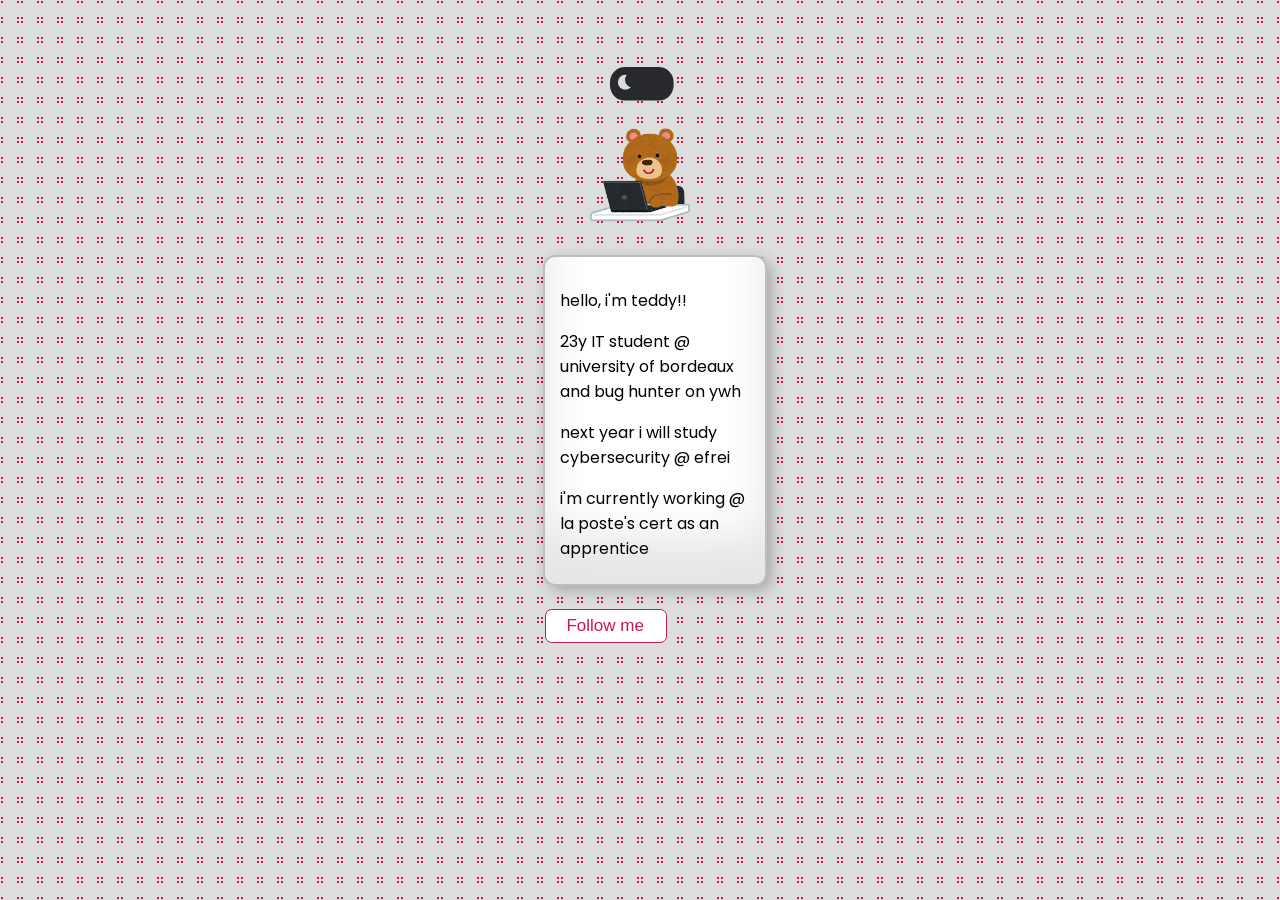
==== index.html @ cadf738e "img path fix" ====
<!DOCTYPE html>
<html lang="en">
<head>
    <meta charset="UTF-8">
    <meta name="viewport" content="width=device-width, initial-scale=1.0">
    <title>tdy</title>
    <link rel="stylesheet" href="styles.css">
    <link rel="preconnect" href="https://fonts.googleapis.com">
    <link rel="preconnect" href="https://fonts.gstatic.com" crossorigin>
    <link href="https://fonts.googleapis.com/css2?family=Poppins:wght@300;400;600&display=swap" rel="stylesheet">
    <link rel="icon" type="image/png" href="img/spark.png">
</head>
<body class="container">
    <div class="profile-card">
        
        <div class="toggle-switch">
            <label class="switch-label">
                <input type="checkbox" class="checkbox">
                <span class="slider"></span>
            </label>
        </div>  

        <img class="character day" src="./img/kuma.png" alt="bear">
        <img class="character night" src="./img/cat.png" alt="cat">

        <div class="card shadow">
            <p>hello, i'm teddy!!</p>
            <p>23y IT student @ university of bordeaux and bug hunter on ywh</p>
            <p>next year i will study cybersecurity @ efrei</p>
            <p>i'm currently working @ la poste's cert as an apprentice</p>
        </div>
        <br>
        <a href="https://www.linkedin.com/in/teddy-gal%C3%A9a-raveaud-37a157281/" target="_blank">
            <button>
                <p>Follow me</p>
                <svg viewBox="0 0 16 16" class="bi bi-whatsapp" fill="currentColor" height="16" width="16"
                    xmlns="http://www.w3.org/2000/svg">
                    <path d="M0 1.146C0 .513.526 0 1.175 0h13.65C15.474 0 16 .513 16 1.146v13.708c0 .633-.526 1.146-1.175 1.146H1.175C.526 16 0 15.487 0 14.854V1.146zm4.943 12.248V6.169H2.542v7.225h2.401zm-1.2-8.212c.837 0 1.358-.554 1.358-1.248-.015-.709-.52-1.248-1.342-1.248-.822 0-1.359.54-1.359 1.248 0 .694.521 1.248 1.327 1.248h.016zm4.908 8.212V9.359c0-.216.016-.432.08-.586.173-.431.568-.878 1.232-.878.869 0 1.216.662 1.216 1.634v3.865h2.401V9.25c0-2.22-1.184-3.252-2.764-3.252-1.274 0-1.845.7-2.165 1.193v.025h-.016a5.54 5.54 0 0 1 .016-.025V6.169h-2.4c.03.678 0 7.225 0 7.225h2.4z"></path>
                </svg>
            </button>
        </a>
    </div>
</body>
<script>
    const checkbox = document.querySelector('.checkbox');
    const body = document.body;

    const isDarkMode = localStorage.getItem('darkMode') === 'true';

    if (isDarkMode) {
        body.classList.add('dark-mode');
        checkbox.checked = true;
    }

    checkbox.addEventListener('change', () => {
        if (checkbox.checked) {
            body.classList.add('dark-mode');
            localStorage.setItem('darkMode', 'true');
        } else {
            body.classList.remove('dark-mode');
            localStorage.setItem('darkMode', 'false');
        }
    });
</script>
</html>
---- styles.css ----
:root {
    --bg-color: #dddddd; 
    --dot-color: #c9184a;
    --card-bg: white;
    --text-main: black;
    --text-secondary: #555;
    --shadow-color: rgba(0, 0, 0, 0.3);
    --card-outline: #bebebe;
}

body.dark-mode {
    --bg-color: #121212;
    --dot-color: #ff4d7d;
    --card-bg: #1e1e1e;
    --text-main: #e0e0e0;
    --text-secondary: #b0b0b0;
    --shadow-color: rgba(0, 0, 0, 0.8);
    --card-outline: #444444;
}

html, body {
    margin: 0;
    width: 100%;
    height: 100%;
    overflow: hidden;
    background-color: var(--bg-color);
    transition: background-color 0.5s ease;
    font-family: 'Poppins', sans-serif;
}

.container {
    min-height: 100vh;
    display: flex;
    justify-content: center;
    align-items: center;
    width: 100%;
    height: 100%;
    background-image: 
        radial-gradient(circle at 10% 10%, var(--dot-color) 5%, transparent 5%),
        radial-gradient(circle at 90% 10%, var(--dot-color) 5%, transparent 5%),
        radial-gradient(circle at 90% 90%, var(--dot-color) 5%, transparent 5%),
        radial-gradient(circle at 10% 90%, var(--dot-color) 5%, transparent 5%);
    background-size: 20px 20px;
}

.card {
    width: 190px;
    height: auto;
    background: var(--card-bg);
    color: var(--text-main);
    border-radius: 10px;
    padding: 15px;
    transition: all 0.5s cubic-bezier(0.175, 0.885, 0.32, 1.275);
}

.card p {
    margin-bottom: 8px;
    color: var(--text-main);
}


.shadow {
    box-shadow: inset 0 -3em 3em rgba(0,0,0,0.1),
                0 0 0 2px var(--card-outline),
                0.3em 0.3em 1em var(--shadow-color);
}

.character {
    position: absolute;
    top: -130px;
    left: 50%;
    transform: translateX(-50%);
    width: 100px;
    z-index: 2;
    transition: opacity 0.5s ease-in-out;
}

.character.day {
    opacity: 1;
}

.character.night {
    opacity: 0;
}

body.dark-mode .character.day {
    opacity: 0;
}

body.dark-mode .character.night {
    opacity: 1;
}

.profile-card {
    position: relative;
    width: 190px;
}

button {
    background-color: #fff;
    border: 1px solid #c9184a;
    padding: 5px;
    position: relative;
    width: 7.2em;
    height: 2em;
    transition: 0.5s;
    font-size: 17px;
    border-radius: 0.4em;
}

button p {
    position: absolute;
    top: 0.4em;
    left: 1.2em;
    margin: 0;
    padding: 2;
    transition: .5s;
    color: #c9184a;
}

button svg {
    position: absolute;
    top: 0.45em;
    right: 0.5em;
    margin: 0;
    padding: 0;
    opacity: 0;
    transition: 0.5s;
    height: 1em;
    fill: #fff;
}

button:hover p {
    left: 0.6em;
    color: #fff;
}

button:hover svg {
    opacity: 1;
}

button:hover {
    background-color: #c9184a;
}

.toggle-switch {
    position: absolute;
    top: -200px;
    left: 50%;
    z-index: 10;
    transform: translateX(-50%) scale(0.6);
    width: 100px;
    height: 50px;
    --light: #d8dbe0;
    --dark: #28292c;
    --link: rgb(27, 129, 112);
    --link-hover: rgb(24, 94, 82);
}

.switch-label {
    position: absolute;
    width: 100%;
    height: 50px;
    background-color: var(--dark);
    border-radius: 25px;
    cursor: pointer;
    border: 3px solid var(--dark);
}

.checkbox {
    position: absolute;
    display: none;
}

.slider {
    position: absolute;
    width: 100%;
    height: 100%;
    border-radius: 25px;
    transition: 0.3s;
}

.checkbox:checked ~ .slider {
    background-color: var(--light);
}

.slider::before {
    content: "";
    position: absolute;
    top: 10px;
    left: 10px;
    width: 25px;
    height: 25px;
    border-radius: 50%;
    box-shadow: inset 12px -4px 0px 0px var(--light);
    background-color: var(--dark);
    transition: 0.3s;
}

.checkbox:checked ~ .slider::before {
    transform: translateX(50px);
    background-color: var(--dark);
    box-shadow: none;
}
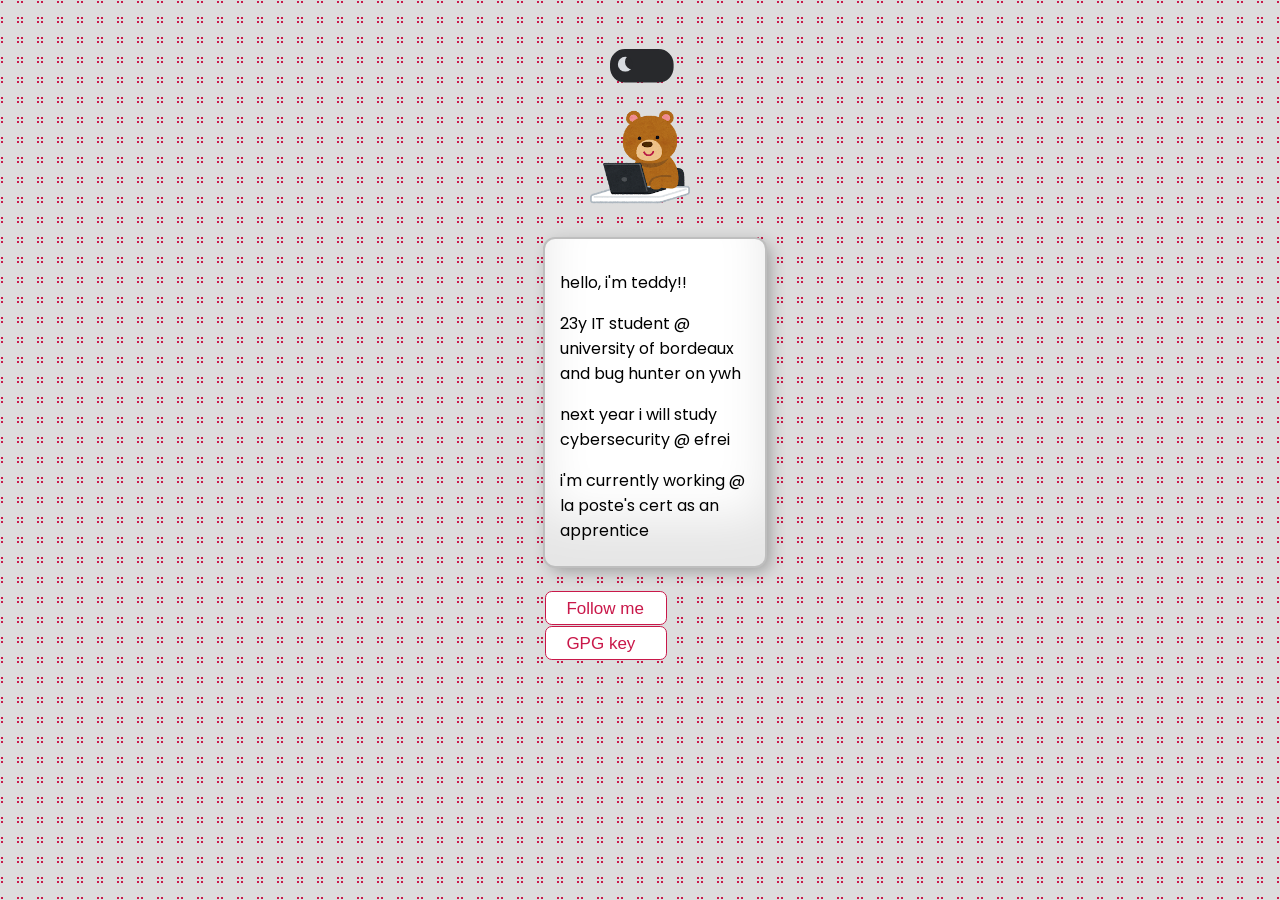
==== commit 525c6cc2: "add GPG key" ====
--- a/index.html
+++ b/index.html
@@ -39,6 +39,15 @@
                 </svg>
             </button>
         </a>
+        <a href="gpg.html">
+            <button>
+                <p>GPG key</p>
+                <svg viewBox="0 0 16 16" class="bi bi-key" fill="currentColor" height="16" width="16" xmlns="http://www.w3.org/2000/svg">
+                    <path d="M3 9a3 3 0 1 1 2.828-4H13a1 1 0 0 1 1 1v2a1 1 0 0 1-1 1h-1v1h-1v1H9v1H8v1H3a1 1 0 0 1-1-1V9zm3-2a2 2 0 1 0 0 4 2 2 0 0 0 0-4z"/>
+                    <path d="M10.5 4.5a.5.5 0 0 1 .5.5v1h1a.5.5 0 0 1 .5.5v1h1a.5.5 0 0 1 .5.5v1H13v-1h-1v1h-1v-1h1v-1h-1V5a.5.5 0 0 1 .5-.5z"/>
+                </svg>
+            </button>
+        </a>
     </div>
 </body>
 <script>
--- a/styles.css
+++ b/styles.css
@@ -22,10 +22,16 @@
     margin: 0;
     width: 100%;
     height: 100%;
-    overflow: hidden;
+    overflow: auto;
     background-color: var(--bg-color);
     transition: background-color 0.5s ease;
     font-family: 'Poppins', sans-serif;
+}
+
+/* Wider content for pages with long text blocks (e.g., GPG public key) */
+.card.wide {
+    width: min(90vw, 800px);
+    padding: 20px;
 }
 
 .container {
@@ -94,6 +100,11 @@
 .profile-card {
     position: relative;
     width: 190px;
+}
+
+.profile-card.wide {
+    width: min(90vw, 820px);
+    margin: 0 auto;
 }
 
 button {
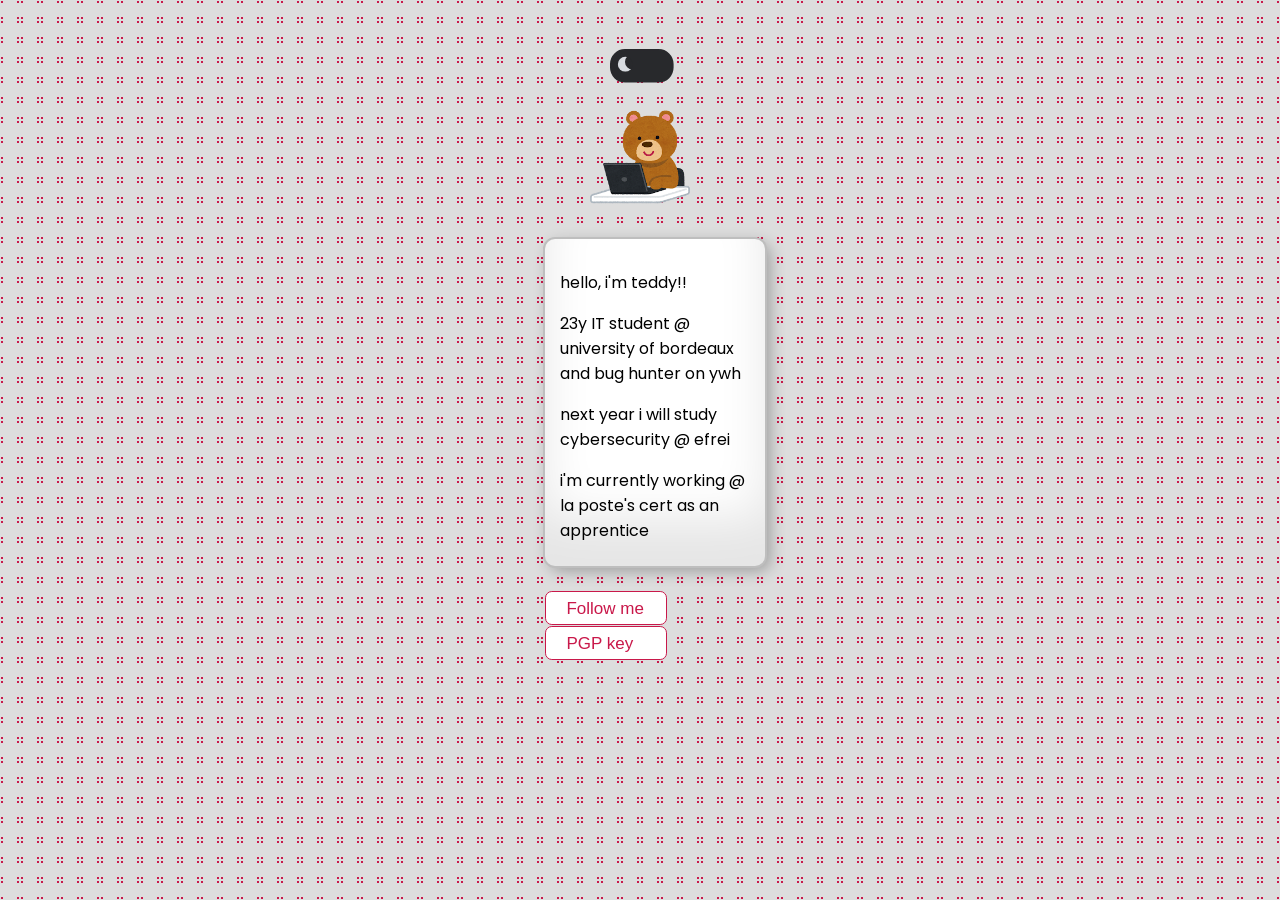
==== commit 7d430e4d: "fixed gpg to pgp" ====
--- a/index.html
+++ b/index.html
@@ -41,7 +41,7 @@
         </a>
         <a href="gpg.html">
             <button>
-                <p>GPG key</p>
+                <p>PGP key</p>
                 <svg viewBox="0 0 16 16" class="bi bi-key" fill="currentColor" height="16" width="16" xmlns="http://www.w3.org/2000/svg">
                     <path d="M3 9a3 3 0 1 1 2.828-4H13a1 1 0 0 1 1 1v2a1 1 0 0 1-1 1h-1v1h-1v1H9v1H8v1H3a1 1 0 0 1-1-1V9zm3-2a2 2 0 1 0 0 4 2 2 0 0 0 0-4z"/>
                     <path d="M10.5 4.5a.5.5 0 0 1 .5.5v1h1a.5.5 0 0 1 .5.5v1h1a.5.5 0 0 1 .5.5v1H13v-1h-1v1h-1v-1h1v-1h-1V5a.5.5 0 0 1 .5-.5z"/>
--- a/styles.css
+++ b/styles.css
@@ -29,10 +29,7 @@
 }
 
 /* Wider content for pages with long text blocks (e.g., GPG public key) */
-.card.wide {
-    width: min(90vw, 800px);
-    padding: 20px;
-}
+/* (moved after .card so it can override the default width) */
 
 .container {
     min-height: 100vh;
@@ -59,6 +56,11 @@
     transition: all 0.5s cubic-bezier(0.175, 0.885, 0.32, 1.275);
 }
 
+.card.wide {
+    width: min(90vw, 800px);
+    padding: 20px;
+}
+
 .card p {
     margin-bottom: 8px;
     color: var(--text-main);
@@ -103,8 +105,15 @@
 }
 
 .profile-card.wide {
-    width: min(90vw, 820px);
+    width: 100%;
+    max-width: 820px;
     margin: 0 auto;
+}
+
+.card.wide {
+    width: 100%;
+    max-width: 800px;
+    padding: 20px;
 }
 
 button {
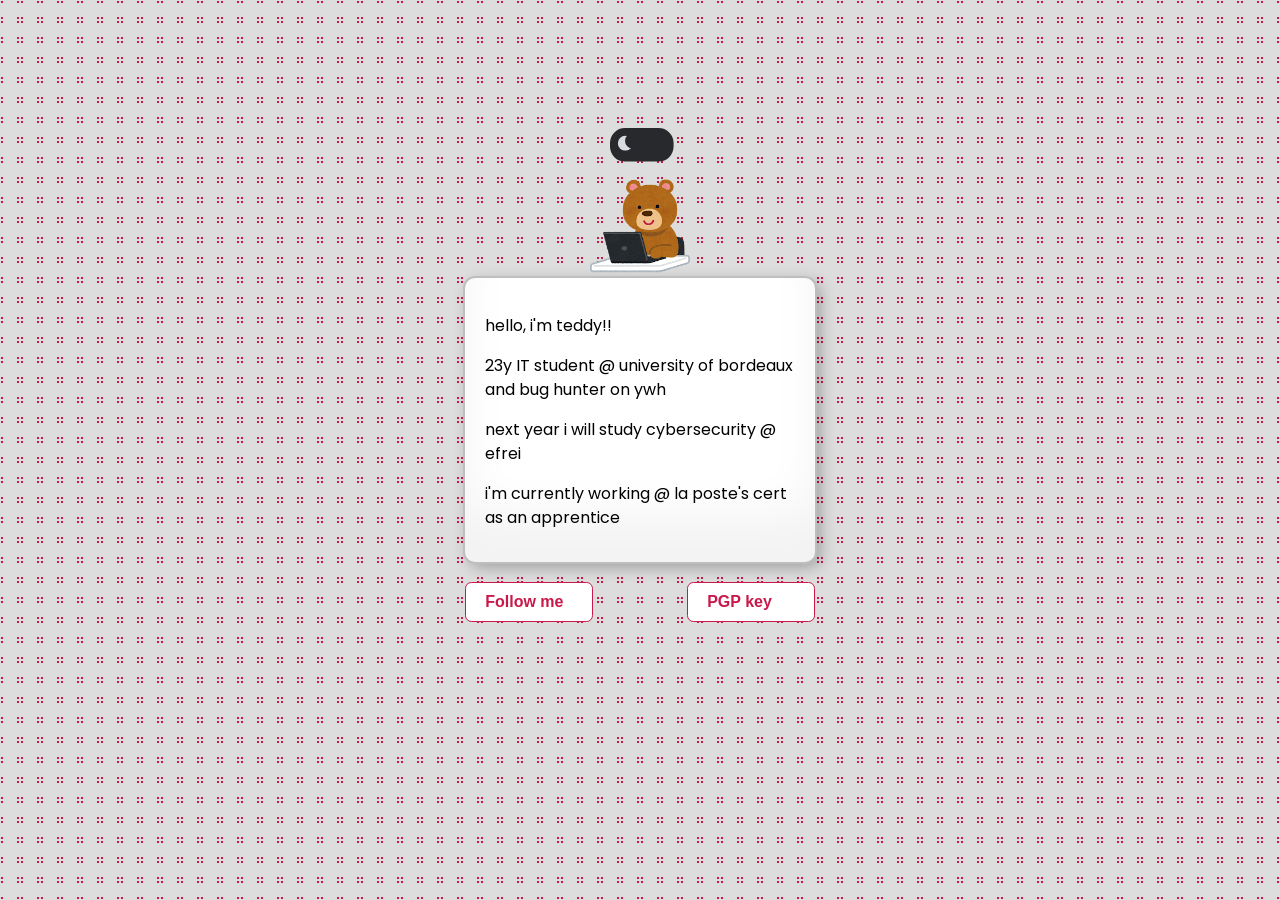
==== commit a72066cb: "more responsive" ====
--- a/index.html
+++ b/index.html
@@ -29,25 +29,26 @@
             <p>next year i will study cybersecurity @ efrei</p>
             <p>i'm currently working @ la poste's cert as an apprentice</p>
         </div>
-        <br>
-        <a href="https://www.linkedin.com/in/teddy-gal%C3%A9a-raveaud-37a157281/" target="_blank">
-            <button>
-                <p>Follow me</p>
-                <svg viewBox="0 0 16 16" class="bi bi-whatsapp" fill="currentColor" height="16" width="16"
-                    xmlns="http://www.w3.org/2000/svg">
-                    <path d="M0 1.146C0 .513.526 0 1.175 0h13.65C15.474 0 16 .513 16 1.146v13.708c0 .633-.526 1.146-1.175 1.146H1.175C.526 16 0 15.487 0 14.854V1.146zm4.943 12.248V6.169H2.542v7.225h2.401zm-1.2-8.212c.837 0 1.358-.554 1.358-1.248-.015-.709-.52-1.248-1.342-1.248-.822 0-1.359.54-1.359 1.248 0 .694.521 1.248 1.327 1.248h.016zm4.908 8.212V9.359c0-.216.016-.432.08-.586.173-.431.568-.878 1.232-.878.869 0 1.216.662 1.216 1.634v3.865h2.401V9.25c0-2.22-1.184-3.252-2.764-3.252-1.274 0-1.845.7-2.165 1.193v.025h-.016a5.54 5.54 0 0 1 .016-.025V6.169h-2.4c.03.678 0 7.225 0 7.225h2.4z"></path>
-                </svg>
-            </button>
-        </a>
-        <a href="gpg.html">
-            <button>
-                <p>PGP key</p>
-                <svg viewBox="0 0 16 16" class="bi bi-key" fill="currentColor" height="16" width="16" xmlns="http://www.w3.org/2000/svg">
-                    <path d="M3 9a3 3 0 1 1 2.828-4H13a1 1 0 0 1 1 1v2a1 1 0 0 1-1 1h-1v1h-1v1H9v1H8v1H3a1 1 0 0 1-1-1V9zm3-2a2 2 0 1 0 0 4 2 2 0 0 0 0-4z"/>
-                    <path d="M10.5 4.5a.5.5 0 0 1 .5.5v1h1a.5.5 0 0 1 .5.5v1h1a.5.5 0 0 1 .5.5v1H13v-1h-1v1h-1v-1h1v-1h-1V5a.5.5 0 0 1 .5-.5z"/>
-                </svg>
-            </button>
-        </a>
+        <div class="button-container">
+            <a href="https://www.linkedin.com/in/teddy-gal%C3%A9a-raveaud-37a157281/" target="_blank">
+                <button>
+                    <p>Follow me</p>
+                    <svg viewBox="0 0 16 16" class="bi bi-linkedin" fill="currentColor" height="16" width="16"
+                        xmlns="http://www.w3.org/2000/svg">
+                        <path d="M0 1.146C0 .513.526 0 1.175 0h13.65C15.474 0 16 .513 16 1.146v13.708c0 .633-.526 1.146-1.175 1.146H1.175C.526 16 0 15.487 0 14.854V1.146zm4.943 12.248V6.169H2.542v7.225h2.401zm-1.2-8.212c.837 0 1.358-.554 1.358-1.248-.015-.709-.52-1.248-1.342-1.248-.822 0-1.359.54-1.359 1.248 0 .694.521 1.248 1.327 1.248h.016zm4.908 8.212V9.359c0-.216.016-.432.08-.586.173-.431.568-.878 1.232-.878.869 0 1.216.662 1.216 1.634v3.865h2.401V9.25c0-2.22-1.184-3.252-2.764-3.252-1.274 0-1.845.7-2.165 1.193v.025h-.016a5.54 5.54 0 0 1 .016-.025V6.169h-2.4c.03.678 0 7.225 0 7.225h2.4z"></path>
+                    </svg>
+                </button>
+            </a>
+            <a href="pgp.html">
+                <button>
+                    <p>PGP key</p>
+                    <svg viewBox="0 0 16 16" class="bi bi-key" fill="currentColor" height="16" width="16" xmlns="http://www.w3.org/2000/svg">
+                        <path d="M3 9a3 3 0 1 1 2.828-4H13a1 1 0 0 1 1 1v2a1 1 0 0 1-1 1h-1v1h-1v1H9v1H8v1H3a1 1 0 0 1-1-1V9zm3-2a2 2 0 1 0 0 4 2 2 0 0 0 0-4z"/>
+                        <path d="M10.5 4.5a.5.5 0 0 1 .5.5v1h1a.5.5 0 0 1 .5.5v1h1a.5.5 0 0 1 .5.5v1H13v-1h-1v1h-1v-1h1v-1h-1V5a.5.5 0 0 1 .5-.5z"/>
+                    </svg>
+                </button>
+            </a>
+        </div>
     </div>
 </body>
 <script>
--- a/styles.css
+++ b/styles.css
@@ -20,16 +20,13 @@
 
 html, body {
     margin: 0;
-    width: 100%;
-    height: 100%;
-    overflow: auto;
+    padding: 0;
+    width: 100%;
+    min-height: 100%;
     background-color: var(--bg-color);
     transition: background-color 0.5s ease;
     font-family: 'Poppins', sans-serif;
 }
-
-/* Wider content for pages with long text blocks (e.g., GPG public key) */
-/* (moved after .card so it can override the default width) */
 
 .container {
     min-height: 100vh;
@@ -37,45 +34,58 @@
     justify-content: center;
     align-items: center;
     width: 100%;
-    height: 100%;
     background-image: 
         radial-gradient(circle at 10% 10%, var(--dot-color) 5%, transparent 5%),
         radial-gradient(circle at 90% 10%, var(--dot-color) 5%, transparent 5%),
         radial-gradient(circle at 90% 90%, var(--dot-color) 5%, transparent 5%),
         radial-gradient(circle at 10% 90%, var(--dot-color) 5%, transparent 5%);
     background-size: 20px 20px;
+    padding: 100px 20px; /* More padding for top/bottom */
+    box-sizing: border-box;
+    overflow-y: auto;
+}
+
+.profile-card {
+    position: relative;
+    width: 350px; /* Wider card */
+    max-width: 100%;
+}
+
+.profile-card.wide {
+    width: 100%;
+    max-width: 800px;
 }
 
 .card {
-    width: 190px;
+    width: 100%;
     height: auto;
     background: var(--card-bg);
     color: var(--text-main);
     border-radius: 10px;
-    padding: 15px;
+    padding: 20px;
+    box-sizing: border-box;
     transition: all 0.5s cubic-bezier(0.175, 0.885, 0.32, 1.275);
 }
 
 .card.wide {
-    width: min(90vw, 800px);
-    padding: 20px;
+    max-width: 800px;
 }
 
 .card p {
-    margin-bottom: 8px;
+    margin-bottom: 12px;
     color: var(--text-main);
-}
-
+    line-height: 1.5;
+}
 
 .shadow {
-    box-shadow: inset 0 -3em 3em rgba(0,0,0,0.1),
+    box-shadow: inset 0 -3em 3em rgba(0,0,0,0.05),
                 0 0 0 2px var(--card-outline),
                 0.3em 0.3em 1em var(--shadow-color);
 }
 
 .character {
     position: absolute;
-    top: -130px;
+    top: -100px;
     left: 50%;
     transform: translateX(-50%);
     width: 100px;
@@ -99,92 +109,24 @@
     opacity: 1;
 }
 
-.profile-card {
-    position: relative;
-    width: 190px;
-}
-
-.profile-card.wide {
-    width: 100%;
-    max-width: 820px;
-    margin: 0 auto;
-}
-
-.card.wide {
-    width: 100%;
-    max-width: 800px;
-    padding: 20px;
-}
-
-button {
-    background-color: #fff;
-    border: 1px solid #c9184a;
-    padding: 5px;
-    position: relative;
-    width: 7.2em;
-    height: 2em;
-    transition: 0.5s;
-    font-size: 17px;
-    border-radius: 0.4em;
-}
-
-button p {
-    position: absolute;
-    top: 0.4em;
-    left: 1.2em;
-    margin: 0;
-    padding: 2;
-    transition: .5s;
-    color: #c9184a;
-}
-
-button svg {
-    position: absolute;
-    top: 0.45em;
-    right: 0.5em;
-    margin: 0;
-    padding: 0;
-    opacity: 0;
-    transition: 0.5s;
-    height: 1em;
-    fill: #fff;
-}
-
-button:hover p {
-    left: 0.6em;
-    color: #fff;
-}
-
-button:hover svg {
-    opacity: 1;
-}
-
-button:hover {
-    background-color: #c9184a;
-}
-
 .toggle-switch {
     position: absolute;
-    top: -200px;
+    top: -160px;
     left: 50%;
     z-index: 10;
     transform: translateX(-50%) scale(0.6);
     width: 100px;
     height: 50px;
-    --light: #d8dbe0;
-    --dark: #28292c;
-    --link: rgb(27, 129, 112);
-    --link-hover: rgb(24, 94, 82);
 }
 
 .switch-label {
     position: absolute;
     width: 100%;
     height: 50px;
-    background-color: var(--dark);
+    background-color: #28292c;
     border-radius: 25px;
     cursor: pointer;
-    border: 3px solid var(--dark);
+    border: 3px solid #28292c;
 }
 
 .checkbox {
@@ -201,7 +143,7 @@
 }
 
 .checkbox:checked ~ .slider {
-    background-color: var(--light);
+    background-color: #d8dbe0;
 }
 
 .slider::before {
@@ -212,13 +154,105 @@
     width: 25px;
     height: 25px;
     border-radius: 50%;
-    box-shadow: inset 12px -4px 0px 0px var(--light);
-    background-color: var(--dark);
+    box-shadow: inset 12px -4px 0px 0px #d8dbe0;
+    background-color: #28292c;
     transition: 0.3s;
 }
 
 .checkbox:checked ~ .slider::before {
     transform: translateX(50px);
-    background-color: var(--dark);
+    background-color: #28292c;
     box-shadow: none;
 }
+
+.button-container {
+    display: flex;
+    justify-content: space-between; /* Side by side buttons */
+    gap: 10px;
+    margin-top: 20px;
+    width: 100%;
+}
+
+button {
+    background-color: var(--card-bg);
+    border: 1px solid #c9184a;
+    padding: 5px;
+    position: relative;
+    width: 8em; /* Slightly wider buttons */
+    height: 2.5em;
+    transition: 0.5s;
+    font-size: 16px;
+    border-radius: 0.4em;
+    cursor: pointer;
+}
+
+button p {
+    position: absolute;
+    top: 50%;
+    left: 1.2em;
+    transform: translateY(-50%);
+    margin: 0;
+    padding: 0;
+    transition: .5s;
+    color: #c9184a;
+    font-weight: 600;
+}
+
+button svg {
+    position: absolute;
+    top: 50%;
+    right: 0.6em;
+    transform: translateY(-50%);
+    margin: 0;
+    padding: 0;
+    opacity: 0;
+    transition: 0.5s;
+    height: 1.2em;
+    width: 1.2em;
+    fill: #fff;
+}
+
+button:hover p {
+    left: 0.8em;
+    color: #fff;
+}
+
+button:hover svg {
+    opacity: 1;
+}
+
+button:hover {
+    background-color: #c9184a;
+}
+
+.pgp-container {
+    width: 100%;
+    overflow-x: auto;
+    background: rgba(0,0,0,0.03);
+    border-radius: 5px;
+    padding: 15px;
+    box-sizing: border-box;
+    margin-bottom: 20px;
+}
+
+body.dark-mode .pgp-container {
+    background: rgba(255,255,255,0.03);
+}
+
+.pgp-container pre {
+    margin: 0;
+    font-size: 12px;
+    line-height: 1.4;
+    font-family: monospace;
+    color: var(--text-main);
+}
+
+@media (max-width: 450px) {
+    .button-container {
+        flex-direction: column;
+        align-items: center;
+    }
+    button {
+        width: 100%;
+    }
+}
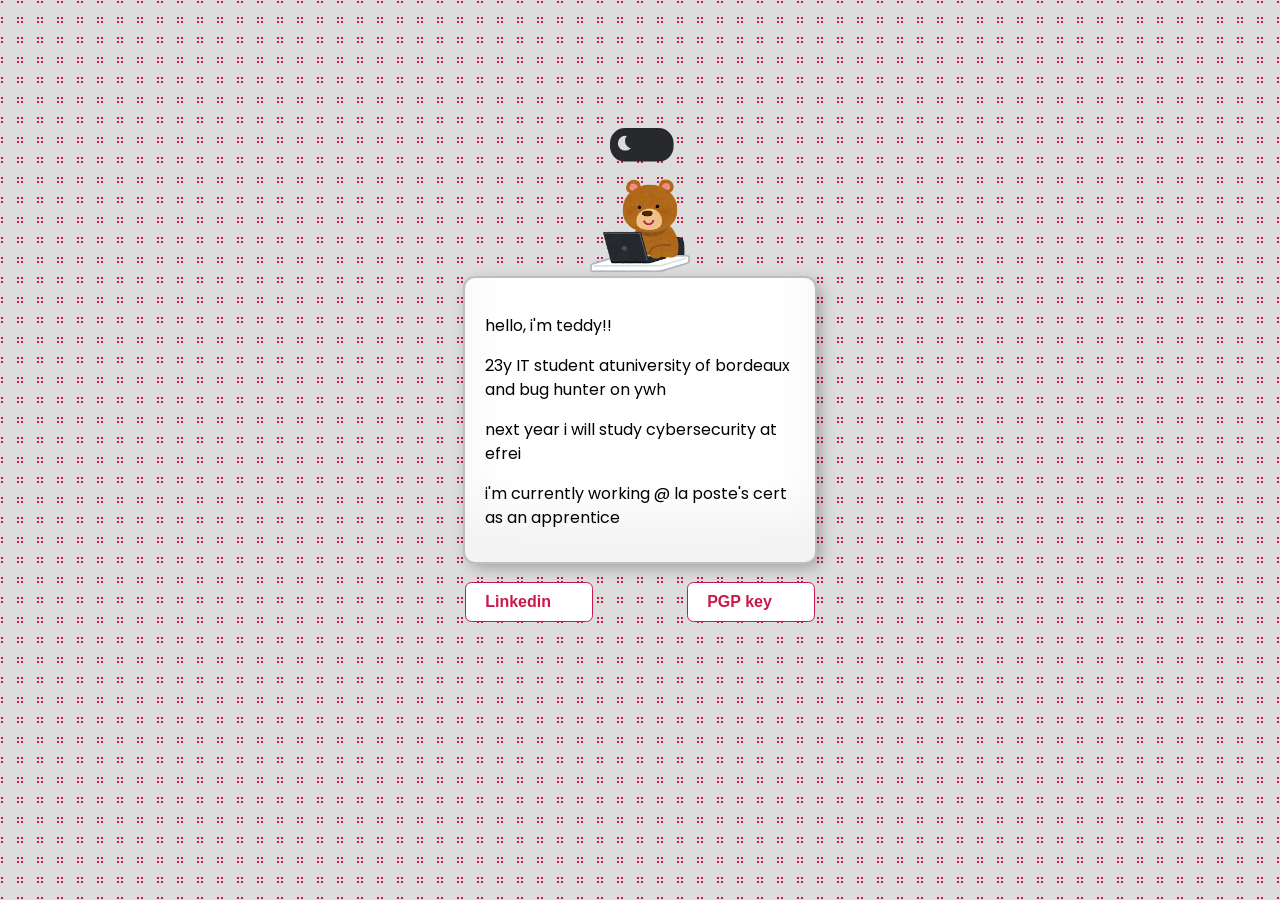
==== commit b32817b9: "changing text" ====
--- a/index.html
+++ b/index.html
@@ -25,14 +25,14 @@
 
         <div class="card shadow">
             <p>hello, i'm teddy!!</p>
-            <p>23y IT student @ university of bordeaux and bug hunter on ywh</p>
-            <p>next year i will study cybersecurity @ efrei</p>
+            <p>23y IT student atuniversity of bordeaux and bug hunter on ywh</p>
+            <p>next year i will study cybersecurity at efrei</p>
             <p>i'm currently working @ la poste's cert as an apprentice</p>
         </div>
         <div class="button-container">
             <a href="https://www.linkedin.com/in/teddy-gal%C3%A9a-raveaud-37a157281/" target="_blank">
                 <button>
-                    <p>Follow me</p>
+                    <p>Linkedin</p>
                     <svg viewBox="0 0 16 16" class="bi bi-linkedin" fill="currentColor" height="16" width="16"
                         xmlns="http://www.w3.org/2000/svg">
                         <path d="M0 1.146C0 .513.526 0 1.175 0h13.65C15.474 0 16 .513 16 1.146v13.708c0 .633-.526 1.146-1.175 1.146H1.175C.526 16 0 15.487 0 14.854V1.146zm4.943 12.248V6.169H2.542v7.225h2.401zm-1.2-8.212c.837 0 1.358-.554 1.358-1.248-.015-.709-.52-1.248-1.342-1.248-.822 0-1.359.54-1.359 1.248 0 .694.521 1.248 1.327 1.248h.016zm4.908 8.212V9.359c0-.216.016-.432.08-.586.173-.431.568-.878 1.232-.878.869 0 1.216.662 1.216 1.634v3.865h2.401V9.25c0-2.22-1.184-3.252-2.764-3.252-1.274 0-1.845.7-2.165 1.193v.025h-.016a5.54 5.54 0 0 1 .016-.025V6.169h-2.4c.03.678 0 7.225 0 7.225h2.4z"></path>
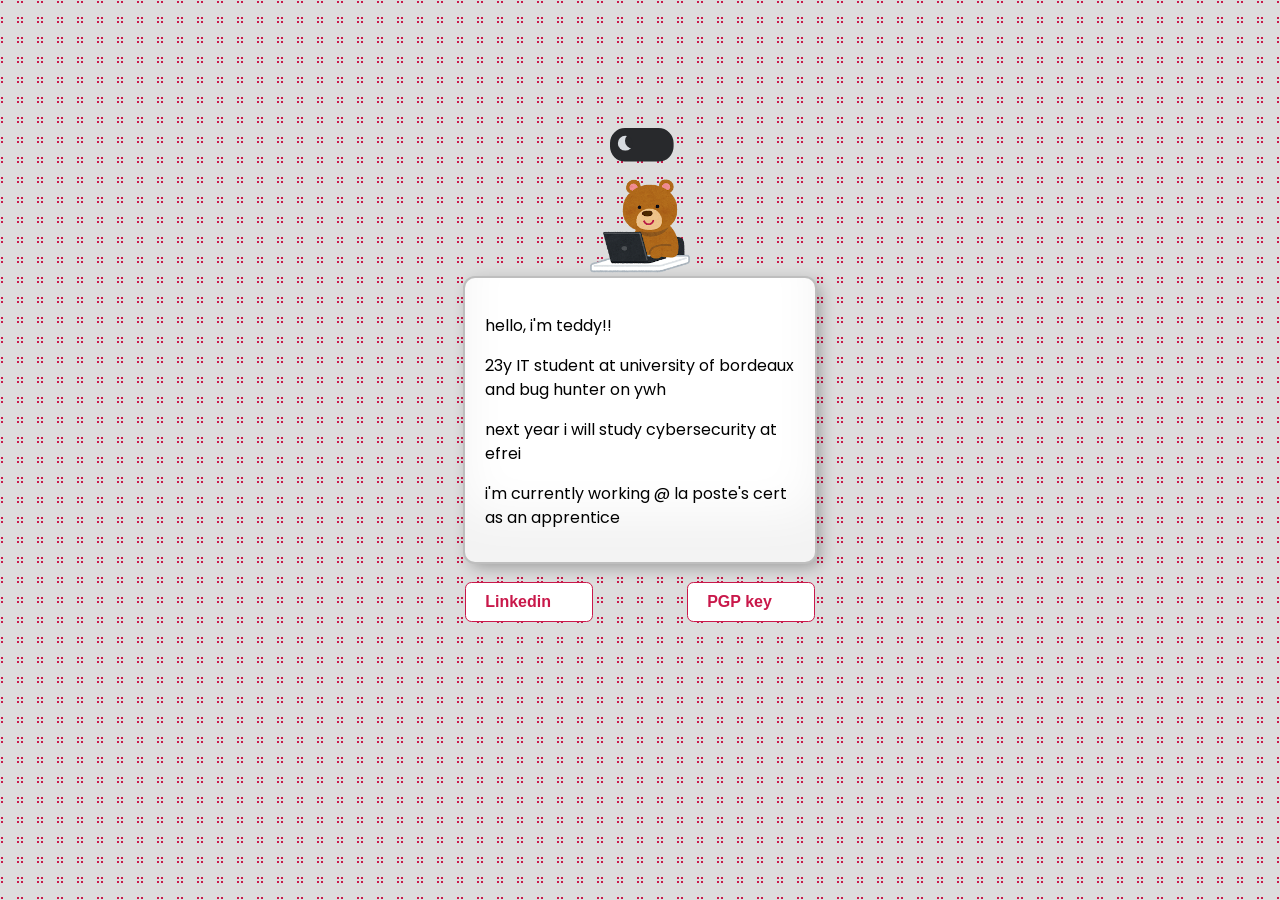
==== commit 09a9c5cf: "fix typo" ====
--- a/index.html
+++ b/index.html
@@ -25,7 +25,7 @@
 
         <div class="card shadow">
             <p>hello, i'm teddy!!</p>
-            <p>23y IT student atuniversity of bordeaux and bug hunter on ywh</p>
+            <p>23y IT student at university of bordeaux and bug hunter on ywh</p>
             <p>next year i will study cybersecurity at efrei</p>
             <p>i'm currently working @ la poste's cert as an apprentice</p>
         </div>
